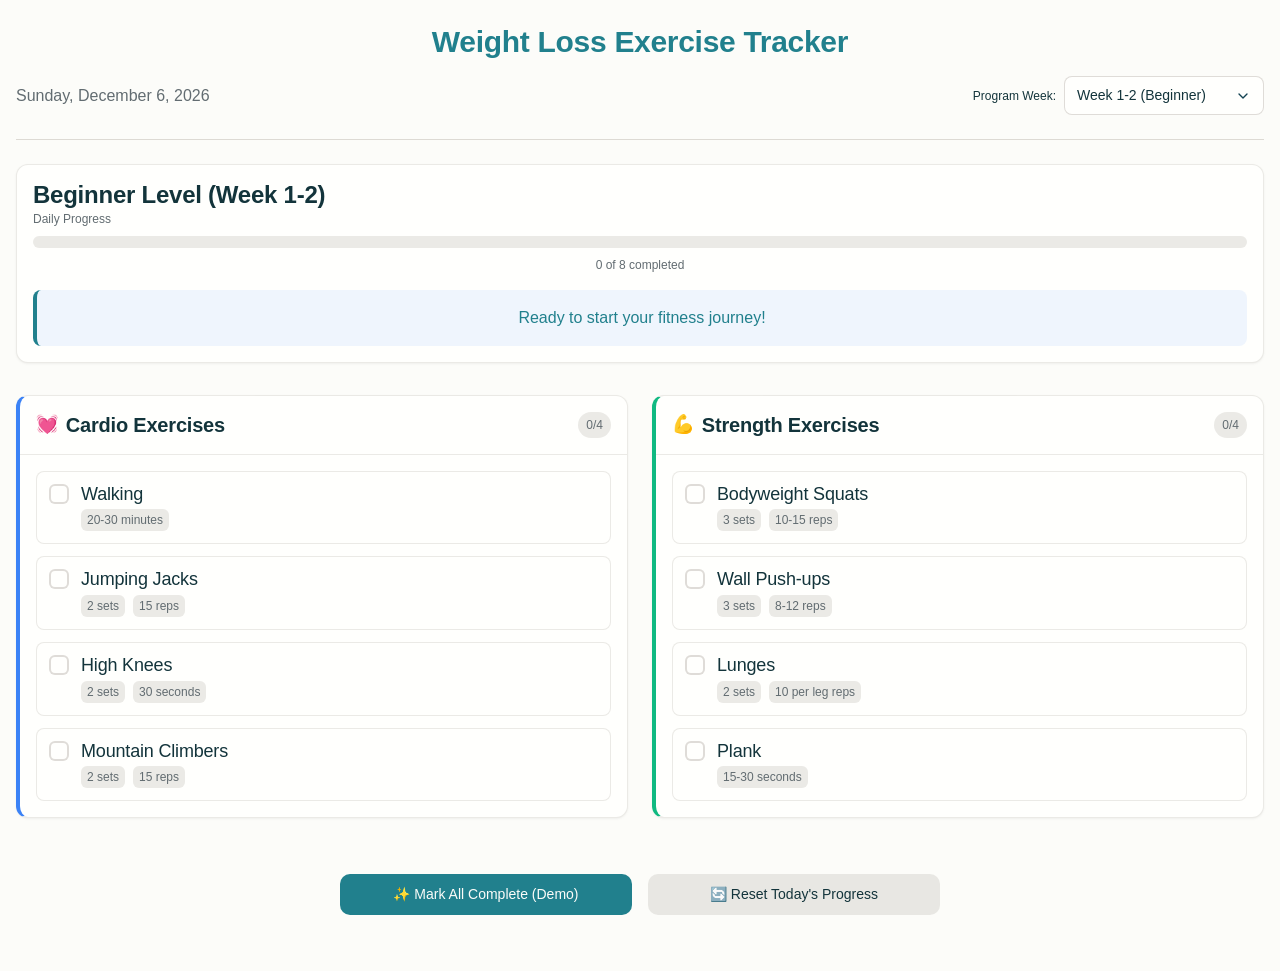
==== index.html @ beb4dfb6 "Add files via upload" ====
<!DOCTYPE html>
<html lang="en">
<head>
    <meta charset="UTF-8">
    <meta name="viewport" content="width=device-width, initial-scale=1.0">
    <title>Weight Loss Exercise Tracker</title>
    <link rel="stylesheet" href="style.css">
</head>
<body>
    <div class="container">
        <!-- Header -->
        <header class="app-header">
            <h1>Weight Loss Exercise Tracker</h1>
            <div class="header-info">
                <div class="current-date" id="currentDate"></div>
                <div class="week-selector">
                    <label for="weekSelect" class="form-label">Program Week:</label>
                    <select id="weekSelect" class="form-control">
                        <option value="week1-2">Week 1-2 (Beginner)</option>
                        <option value="week3-4">Week 3-4 (Intermediate)</option>
                    </select>
                </div>
            </div>
        </header>

        <!-- Daily Progress Overview -->
        <section class="progress-overview">
            <div class="card">
                <div class="card__body">
                    <h2 id="currentWeekTitle">Beginner Level (Week 1-2)</h2>
                    <div class="progress-stats">
                        <div class="progress-item">
                            <div class="progress-label">Daily Progress</div>
                            <div class="progress-bar">
                                <div class="progress-fill" id="dailyProgress"></div>
                            </div>
                            <div class="progress-text" id="progressText">0 of 0 completed</div>
                        </div>
                        <div class="motivational-message" id="motivationalMessage">
                            Ready to start your fitness journey!
                        </div>
                    </div>
                </div>
            </div>
        </section>

        <!-- Exercise Lists -->
        <section class="exercise-section">
            <!-- Cardio Exercises -->
            <div class="card exercise-category cardio-category">
                <div class="card__header">
                    <h3>
                        <span class="category-icon">💓</span>
                        <span id="cardioTitle">Cardio Exercises</span>
                    </h3>
                    <div class="category-progress" id="cardioProgress">0/0</div>
                </div>
                <div class="card__body">
                    <div class="exercise-list" id="cardioExercises">
                        <!-- Cardio exercises will be populated by JavaScript -->
                    </div>
                </div>
            </div>

            <!-- Strength Exercises -->
            <div class="card exercise-category strength-category">
                <div class="card__header">
                    <h3>
                        <span class="category-icon">💪</span>
                        <span id="strengthTitle">Strength Exercises</span>
                    </h3>
                    <div class="category-progress" id="strengthProgress">0/0</div>
                </div>
                <div class="card__body">
                    <div class="exercise-list" id="strengthExercises">
                        <!-- Strength exercises will be populated by JavaScript -->
                    </div>
                </div>
            </div>
        </section>

        <!-- Action Buttons -->
        <section class="action-buttons">
            <div class="button-group">
                <button id="completeAllButton" class="btn btn--primary btn--lg">
                    ✨ Mark All Complete (Demo)
                </button>
                <button id="resetButton" class="btn btn--secondary btn--lg">
                    🔄 Reset Today's Progress
                </button>
            </div>
        </section>

        <!-- Completion Modal -->
        <div id="completionModal" class="modal hidden">
            <div class="modal-overlay">
                <div class="modal-content">
                    <div class="modal-body">
                        <div class="completion-celebration">
                            <div class="celebration-icon">🎉</div>
                            <h3>Congratulations!</h3>
                            <p id="completionMessage">You've completed all your exercises for today!</p>
                            <button id="closeModalButton" class="btn btn--primary">
                                Amazing! Keep Going!
                            </button>
                        </div>
                    </div>
                </div>
            </div>
        </div>
    </div>

    <script src="app.js"></script>
</body>
</html>
---- style.css ----
:root {
  /* Primitive Color Tokens */
  --color-white: rgba(255, 255, 255, 1);
  --color-black: rgba(0, 0, 0, 1);
  --color-cream-50: rgba(252, 252, 249, 1);
  --color-cream-100: rgba(255, 255, 253, 1);
  --color-gray-200: rgba(245, 245, 245, 1);
  --color-gray-300: rgba(167, 169, 169, 1);
  --color-gray-400: rgba(119, 124, 124, 1);
  --color-slate-500: rgba(98, 108, 113, 1);
  --color-brown-600: rgba(94, 82, 64, 1);
  --color-charcoal-700: rgba(31, 33, 33, 1);
  --color-charcoal-800: rgba(38, 40, 40, 1);
  --color-slate-900: rgba(19, 52, 59, 1);
  --color-teal-300: rgba(50, 184, 198, 1);
  --color-teal-400: rgba(45, 166, 178, 1);
  --color-teal-500: rgba(33, 128, 141, 1);
  --color-teal-600: rgba(29, 116, 128, 1);
  --color-teal-700: rgba(26, 104, 115, 1);
  --color-teal-800: rgba(41, 150, 161, 1);
  --color-red-400: rgba(255, 84, 89, 1);
  --color-red-500: rgba(192, 21, 47, 1);
  --color-orange-400: rgba(230, 129, 97, 1);
  --color-orange-500: rgba(168, 75, 47, 1);

  /* RGB versions for opacity control */
  --color-brown-600-rgb: 94, 82, 64;
  --color-teal-500-rgb: 33, 128, 141;
  --color-slate-900-rgb: 19, 52, 59;
  --color-slate-500-rgb: 98, 108, 113;
  --color-red-500-rgb: 192, 21, 47;
  --color-red-400-rgb: 255, 84, 89;
  --color-orange-500-rgb: 168, 75, 47;
  --color-orange-400-rgb: 230, 129, 97;

  /* Background color tokens (Light Mode) */
  --color-bg-1: rgba(59, 130, 246, 0.08); /* Light blue */
  --color-bg-2: rgba(245, 158, 11, 0.08); /* Light yellow */
  --color-bg-3: rgba(34, 197, 94, 0.08); /* Light green */
  --color-bg-4: rgba(239, 68, 68, 0.08); /* Light red */
  --color-bg-5: rgba(147, 51, 234, 0.08); /* Light purple */
  --color-bg-6: rgba(249, 115, 22, 0.08); /* Light orange */
  --color-bg-7: rgba(236, 72, 153, 0.08); /* Light pink */
  --color-bg-8: rgba(6, 182, 212, 0.08); /* Light cyan */

  /* Semantic Color Tokens (Light Mode) */
  --color-background: var(--color-cream-50);
  --color-surface: var(--color-cream-100);
  --color-text: var(--color-slate-900);
  --color-text-secondary: var(--color-slate-500);
  --color-primary: var(--color-teal-500);
  --color-primary-hover: var(--color-teal-600);
  --color-primary-active: var(--color-teal-700);
  --color-secondary: rgba(var(--color-brown-600-rgb), 0.12);
  --color-secondary-hover: rgba(var(--color-brown-600-rgb), 0.2);
  --color-secondary-active: rgba(var(--color-brown-600-rgb), 0.25);
  --color-border: rgba(var(--color-brown-600-rgb), 0.2);
  --color-btn-primary-text: var(--color-cream-50);
  --color-card-border: rgba(var(--color-brown-600-rgb), 0.12);
  --color-card-border-inner: rgba(var(--color-brown-600-rgb), 0.12);
  --color-error: var(--color-red-500);
  --color-success: var(--color-teal-500);
  --color-warning: var(--color-orange-500);
  --color-info: var(--color-slate-500);
  --color-focus-ring: rgba(var(--color-teal-500-rgb), 0.4);
  --color-select-caret: rgba(var(--color-slate-900-rgb), 0.8);

  /* Common style patterns */
  --focus-ring: 0 0 0 3px var(--color-focus-ring);
  --focus-outline: 2px solid var(--color-primary);
  --status-bg-opacity: 0.15;
  --status-border-opacity: 0.25;
  --select-caret-light: url("data:image/svg+xml,%3Csvg xmlns='http://www.w3.org/2000/svg' width='16' height='16' viewBox='0 0 24 24' fill='none' stroke='%23134252' stroke-width='2' stroke-linecap='round' stroke-linejoin='round'%3E%3Cpolyline points='6 9 12 15 18 9'%3E%3C/polyline%3E%3C/svg%3E");
  --select-caret-dark: url("data:image/svg+xml,%3Csvg xmlns='http://www.w3.org/2000/svg' width='16' height='16' viewBox='0 0 24 24' fill='none' stroke='%23f5f5f5' stroke-width='2' stroke-linecap='round' stroke-linejoin='round'%3E%3Cpolyline points='6 9 12 15 18 9'%3E%3C/polyline%3E%3C/svg%3E");

  /* RGB versions for opacity control */
  --color-success-rgb: 33, 128, 141;
  --color-error-rgb: 192, 21, 47;
  --color-warning-rgb: 168, 75, 47;
  --color-info-rgb: 98, 108, 113;

  /* Typography */
  --font-family-base: "FKGroteskNeue", "Geist", "Inter", -apple-system,
    BlinkMacSystemFont, "Segoe UI", Roboto, sans-serif;
  --font-family-mono: "Berkeley Mono", ui-monospace, SFMono-Regular, Menlo,
    Monaco, Consolas, monospace;
  --font-size-xs: 11px;
  --font-size-sm: 12px;
  --font-size-base: 14px;
  --font-size-md: 14px;
  --font-size-lg: 16px;
  --font-size-xl: 18px;
  --font-size-2xl: 20px;
  --font-size-3xl: 24px;
  --font-size-4xl: 30px;
  --font-weight-normal: 400;
  --font-weight-medium: 500;
  --font-weight-semibold: 550;
  --font-weight-bold: 600;
  --line-height-tight: 1.2;
  --line-height-normal: 1.5;
  --letter-spacing-tight: -0.01em;

  /* Spacing */
  --space-0: 0;
  --space-1: 1px;
  --space-2: 2px;
  --space-4: 4px;
  --space-6: 6px;
  --space-8: 8px;
  --space-10: 10px;
  --space-12: 12px;
  --space-16: 16px;
  --space-20: 20px;
  --space-24: 24px;
  --space-32: 32px;

  /* Border Radius */
  --radius-sm: 6px;
  --radius-base: 8px;
  --radius-md: 10px;
  --radius-lg: 12px;
  --radius-full: 9999px;

  /* Shadows */
  --shadow-xs: 0 1px 2px rgba(0, 0, 0, 0.02);
  --shadow-sm: 0 1px 3px rgba(0, 0, 0, 0.04), 0 1px 2px rgba(0, 0, 0, 0.02);
  --shadow-md: 0 4px 6px -1px rgba(0, 0, 0, 0.04),
    0 2px 4px -1px rgba(0, 0, 0, 0.02);
  --shadow-lg: 0 10px 15px -3px rgba(0, 0, 0, 0.04),
    0 4px 6px -2px rgba(0, 0, 0, 0.02);
  --shadow-inset-sm: inset 0 1px 0 rgba(255, 255, 255, 0.15),
    inset 0 -1px 0 rgba(0, 0, 0, 0.03);

  /* Animation */
  --duration-fast: 150ms;
  --duration-normal: 250ms;
  --ease-standard: cubic-bezier(0.16, 1, 0.3, 1);

  /* Layout */
  --container-sm: 640px;
  --container-md: 768px;
  --container-lg: 1024px;
  --container-xl: 1280px;
}

/* Dark mode colors */
@media (prefers-color-scheme: dark) {
  :root {
    /* RGB versions for opacity control (Dark Mode) */
    --color-gray-400-rgb: 119, 124, 124;
    --color-teal-300-rgb: 50, 184, 198;
    --color-gray-300-rgb: 167, 169, 169;
    --color-gray-200-rgb: 245, 245, 245;

    /* Background color tokens (Dark Mode) */
    --color-bg-1: rgba(29, 78, 216, 0.15); /* Dark blue */
    --color-bg-2: rgba(180, 83, 9, 0.15); /* Dark yellow */
    --color-bg-3: rgba(21, 128, 61, 0.15); /* Dark green */
    --color-bg-4: rgba(185, 28, 28, 0.15); /* Dark red */
    --color-bg-5: rgba(107, 33, 168, 0.15); /* Dark purple */
    --color-bg-6: rgba(194, 65, 12, 0.15); /* Dark orange */
    --color-bg-7: rgba(190, 24, 93, 0.15); /* Dark pink */
    --color-bg-8: rgba(8, 145, 178, 0.15); /* Dark cyan */

    /* Semantic Color Tokens (Dark Mode) */
    --color-background: var(--color-charcoal-700);
    --color-surface: var(--color-charcoal-800);
    --color-text: var(--color-gray-200);
    --color-text-secondary: rgba(var(--color-gray-300-rgb), 0.7);
    --color-primary: var(--color-teal-300);
    --color-primary-hover: var(--color-teal-400);
    --color-primary-active: var(--color-teal-800);
    --color-secondary: rgba(var(--color-gray-400-rgb), 0.15);
    --color-secondary-hover: rgba(var(--color-gray-400-rgb), 0.25);
    --color-secondary-active: rgba(var(--color-gray-400-rgb), 0.3);
    --color-border: rgba(var(--color-gray-400-rgb), 0.3);
    --color-error: var(--color-red-400);
    --color-success: var(--color-teal-300);
    --color-warning: var(--color-orange-400);
    --color-info: var(--color-gray-300);
    --color-focus-ring: rgba(var(--color-teal-300-rgb), 0.4);
    --color-btn-primary-text: var(--color-slate-900);
    --color-card-border: rgba(var(--color-gray-400-rgb), 0.2);
    --color-card-border-inner: rgba(var(--color-gray-400-rgb), 0.15);
    --shadow-inset-sm: inset 0 1px 0 rgba(255, 255, 255, 0.1),
      inset 0 -1px 0 rgba(0, 0, 0, 0.15);
    --button-border-secondary: rgba(var(--color-gray-400-rgb), 0.2);
    --color-border-secondary: rgba(var(--color-gray-400-rgb), 0.2);
    --color-select-caret: rgba(var(--color-gray-200-rgb), 0.8);

    /* Common style patterns - updated for dark mode */
    --focus-ring: 0 0 0 3px var(--color-focus-ring);
    --focus-outline: 2px solid var(--color-primary);
    --status-bg-opacity: 0.15;
    --status-border-opacity: 0.25;
    --select-caret-light: url("data:image/svg+xml,%3Csvg xmlns='http://www.w3.org/2000/svg' width='16' height='16' viewBox='0 0 24 24' fill='none' stroke='%23134252' stroke-width='2' stroke-linecap='round' stroke-linejoin='round'%3E%3Cpolyline points='6 9 12 15 18 9'%3E%3C/polyline%3E%3C/svg%3E");
    --select-caret-dark: url("data:image/svg+xml,%3Csvg xmlns='http://www.w3.org/2000/svg' width='16' height='16' viewBox='0 0 24 24' fill='none' stroke='%23f5f5f5' stroke-width='2' stroke-linecap='round' stroke-linejoin='round'%3E%3Cpolyline points='6 9 12 15 18 9'%3E%3C/polyline%3E%3C/svg%3E");

    /* RGB versions for dark mode */
    --color-success-rgb: var(--color-teal-300-rgb);
    --color-error-rgb: var(--color-red-400-rgb);
    --color-warning-rgb: var(--color-orange-400-rgb);
    --color-info-rgb: var(--color-gray-300-rgb);
  }
}

/* Data attribute for manual theme switching */
[data-color-scheme="dark"] {
  /* RGB versions for opacity control (dark mode) */
  --color-gray-400-rgb: 119, 124, 124;
  --color-teal-300-rgb: 50, 184, 198;
  --color-gray-300-rgb: 167, 169, 169;
  --color-gray-200-rgb: 245, 245, 245;

  /* Colorful background palette - Dark Mode */
  --color-bg-1: rgba(29, 78, 216, 0.15); /* Dark blue */
  --color-bg-2: rgba(180, 83, 9, 0.15); /* Dark yellow */
  --color-bg-3: rgba(21, 128, 61, 0.15); /* Dark green */
  --color-bg-4: rgba(185, 28, 28, 0.15); /* Dark red */
  --color-bg-5: rgba(107, 33, 168, 0.15); /* Dark purple */
  --color-bg-6: rgba(194, 65, 12, 0.15); /* Dark orange */
  --color-bg-7: rgba(190, 24, 93, 0.15); /* Dark pink */
  --color-bg-8: rgba(8, 145, 178, 0.15); /* Dark cyan */

  /* Semantic Color Tokens (Dark Mode) */
  --color-background: var(--color-charcoal-700);
  --color-surface: var(--color-charcoal-800);
  --color-text: var(--color-gray-200);
  --color-text-secondary: rgba(var(--color-gray-300-rgb), 0.7);
  --color-primary: var(--color-teal-300);
  --color-primary-hover: var(--color-teal-400);
  --color-primary-active: var(--color-teal-800);
  --color-secondary: rgba(var(--color-gray-400-rgb), 0.15);
  --color-secondary-hover: rgba(var(--color-gray-400-rgb), 0.25);
  --color-secondary-active: rgba(var(--color-gray-400-rgb), 0.3);
  --color-border: rgba(var(--color-gray-400-rgb), 0.3);
  --color-error: var(--color-red-400);
  --color-success: var(--color-teal-300);
  --color-warning: var(--color-orange-400);
  --color-info: var(--color-gray-300);
  --color-focus-ring: rgba(var(--color-teal-300-rgb), 0.4);
  --color-btn-primary-text: var(--color-slate-900);
  --color-card-border: rgba(var(--color-gray-400-rgb), 0.15);
  --color-card-border-inner: rgba(var(--color-gray-400-rgb), 0.15);
  --shadow-inset-sm: inset 0 1px 0 rgba(255, 255, 255, 0.1),
    inset 0 -1px 0 rgba(0, 0, 0, 0.15);
  --color-border-secondary: rgba(var(--color-gray-400-rgb), 0.2);
  --color-select-caret: rgba(var(--color-gray-200-rgb), 0.8);

  /* Common style patterns - updated for dark mode */
  --focus-ring: 0 0 0 3px var(--color-focus-ring);
  --focus-outline: 2px solid var(--color-primary);
  --status-bg-opacity: 0.15;
  --status-border-opacity: 0.25;
  --select-caret-light: url("data:image/svg+xml,%3Csvg xmlns='http://www.w3.org/2000/svg' width='16' height='16' viewBox='0 0 24 24' fill='none' stroke='%23134252' stroke-width='2' stroke-linecap='round' stroke-linejoin='round'%3E%3Cpolyline points='6 9 12 15 18 9'%3E%3C/polyline%3E%3C/svg%3E");
  --select-caret-dark: url("data:image/svg+xml,%3Csvg xmlns='http://www.w3.org/2000/svg' width='16' height='16' viewBox='0 0 24 24' fill='none' stroke='%23f5f5f5' stroke-width='2' stroke-linecap='round' stroke-linejoin='round'%3E%3Cpolyline points='6 9 12 15 18 9'%3E%3C/polyline%3E%3C/svg%3E");

  /* RGB versions for dark mode */
  --color-success-rgb: var(--color-teal-300-rgb);
  --color-error-rgb: var(--color-red-400-rgb);
  --color-warning-rgb: var(--color-orange-400-rgb);
  --color-info-rgb: var(--color-gray-300-rgb);
}

[data-color-scheme="light"] {
  /* RGB versions for opacity control (light mode) */
  --color-brown-600-rgb: 94, 82, 64;
  --color-teal-500-rgb: 33, 128, 141;
  --color-slate-900-rgb: 19, 52, 59;

  /* Semantic Color Tokens (Light Mode) */
  --color-background: var(--color-cream-50);
  --color-surface: var(--color-cream-100);
  --color-text: var(--color-slate-900);
  --color-text-secondary: var(--color-slate-500);
  --color-primary: var(--color-teal-500);
  --color-primary-hover: var(--color-teal-600);
  --color-primary-active: var(--color-teal-700);
  --color-secondary: rgba(var(--color-brown-600-rgb), 0.12);
  --color-secondary-hover: rgba(var(--color-brown-600-rgb), 0.2);
  --color-secondary-active: rgba(var(--color-brown-600-rgb), 0.25);
  --color-border: rgba(var(--color-brown-600-rgb), 0.2);
  --color-btn-primary-text: var(--color-cream-50);
  --color-card-border: rgba(var(--color-brown-600-rgb), 0.12);
  --color-card-border-inner: rgba(var(--color-brown-600-rgb), 0.12);
  --color-error: var(--color-red-500);
  --color-success: var(--color-teal-500);
  --color-warning: var(--color-orange-500);
  --color-info: var(--color-slate-500);
  --color-focus-ring: rgba(var(--color-teal-500-rgb), 0.4);

  /* RGB versions for light mode */
  --color-success-rgb: var(--color-teal-500-rgb);
  --color-error-rgb: var(--color-red-500-rgb);
  --color-warning-rgb: var(--color-orange-500-rgb);
  --color-info-rgb: var(--color-slate-500-rgb);
}

/* Base styles */
html {
  font-size: var(--font-size-base);
  font-family: var(--font-family-base);
  line-height: var(--line-height-normal);
  color: var(--color-text);
  background-color: var(--color-background);
  -webkit-font-smoothing: antialiased;
  box-sizing: border-box;
}

body {
  margin: 0;
  padding: 0;
}

*,
*::before,
*::after {
  box-sizing: inherit;
}

/* Typography */
h1,
h2,
h3,
h4,
h5,
h6 {
  margin: 0;
  font-weight: var(--font-weight-semibold);
  line-height: var(--line-height-tight);
  color: var(--color-text);
  letter-spacing: var(--letter-spacing-tight);
}

h1 {
  font-size: var(--font-size-4xl);
}
h2 {
  font-size: var(--font-size-3xl);
}
h3 {
  font-size: var(--font-size-2xl);
}
h4 {
  font-size: var(--font-size-xl);
}
h5 {
  font-size: var(--font-size-lg);
}
h6 {
  font-size: var(--font-size-md);
}

p {
  margin: 0 0 var(--space-16) 0;
}

a {
  color: var(--color-primary);
  text-decoration: none;
  transition: color var(--duration-fast) var(--ease-standard);
}

a:hover {
  color: var(--color-primary-hover);
}

code,
pre {
  font-family: var(--font-family-mono);
  font-size: calc(var(--font-size-base) * 0.95);
  background-color: var(--color-secondary);
  border-radius: var(--radius-sm);
}

code {
  padding: var(--space-1) var(--space-4);
}

pre {
  padding: var(--space-16);
  margin: var(--space-16) 0;
  overflow: auto;
  border: 1px solid var(--color-border);
}

pre code {
  background: none;
  padding: 0;
}

/* Buttons */
.btn {
  display: inline-flex;
  align-items: center;
  justify-content: center;
  padding: var(--space-8) var(--space-16);
  border-radius: var(--radius-base);
  font-size: var(--font-size-base);
  font-weight: 500;
  line-height: 1.5;
  cursor: pointer;
  transition: all var(--duration-normal) var(--ease-standard);
  border: none;
  text-decoration: none;
  position: relative;
}

.btn:focus-visible {
  outline: none;
  box-shadow: var(--focus-ring);
}

.btn--primary {
  background: var(--color-primary);
  color: var(--color-btn-primary-text);
}

.btn--primary:hover {
  background: var(--color-primary-hover);
}

.btn--primary:active {
  background: var(--color-primary-active);
}

.btn--secondary {
  background: var(--color-secondary);
  color: var(--color-text);
}

.btn--secondary:hover {
  background: var(--color-secondary-hover);
}

.btn--secondary:active {
  background: var(--color-secondary-active);
}

.btn--outline {
  background: transparent;
  border: 1px solid var(--color-border);
  color: var(--color-text);
}

.btn--outline:hover {
  background: var(--color-secondary);
}

.btn--sm {
  padding: var(--space-4) var(--space-12);
  font-size: var(--font-size-sm);
  border-radius: var(--radius-sm);
}

.btn--lg {
  padding: var(--space-10) var(--space-20);
  font-size: var(--font-size-lg);
  border-radius: var(--radius-md);
}

.btn--full-width {
  width: 100%;
}

.btn:disabled {
  opacity: 0.5;
  cursor: not-allowed;
}

/* Form elements */
.form-control {
  display: block;
  width: 100%;
  padding: var(--space-8) var(--space-12);
  font-size: var(--font-size-md);
  line-height: 1.5;
  color: var(--color-text);
  background-color: var(--color-surface);
  border: 1px solid var(--color-border);
  border-radius: var(--radius-base);
  transition: border-color var(--duration-fast) var(--ease-standard),
    box-shadow var(--duration-fast) var(--ease-standard);
}

textarea.form-control {
  font-family: var(--font-family-base);
  font-size: var(--font-size-base);
}

select.form-control {
  padding: var(--space-8) var(--space-12);
  -webkit-appearance: none;
  -moz-appearance: none;
  appearance: none;
  background-image: var(--select-caret-light);
  background-repeat: no-repeat;
  background-position: right var(--space-12) center;
  background-size: 16px;
  padding-right: var(--space-32);
}

/* Add a dark mode specific caret */
@media (prefers-color-scheme: dark) {
  select.form-control {
    background-image: var(--select-caret-dark);
  }
}

/* Also handle data-color-scheme */
[data-color-scheme="dark"] select.form-control {
  background-image: var(--select-caret-dark);
}

[data-color-scheme="light"] select.form-control {
  background-image: var(--select-caret-light);
}

.form-control:focus {
  border-color: var(--color-primary);
  outline: var(--focus-outline);
}

.form-label {
  display: block;
  margin-bottom: var(--space-8);
  font-weight: var(--font-weight-medium);
  font-size: var(--font-size-sm);
}

.form-group {
  margin-bottom: var(--space-16);
}

/* Card component */
.card {
  background-color: var(--color-surface);
  border-radius: var(--radius-lg);
  border: 1px solid var(--color-card-border);
  box-shadow: var(--shadow-sm);
  overflow: hidden;
  transition: box-shadow var(--duration-normal) var(--ease-standard);
}

.card:hover {
  box-shadow: var(--shadow-md);
}

.card__body {
  padding: var(--space-16);
}

.card__header,
.card__footer {
  padding: var(--space-16);
  border-bottom: 1px solid var(--color-card-border-inner);
}

/* Status indicators - simplified with CSS variables */
.status {
  display: inline-flex;
  align-items: center;
  padding: var(--space-6) var(--space-12);
  border-radius: var(--radius-full);
  font-weight: var(--font-weight-medium);
  font-size: var(--font-size-sm);
}

.status--success {
  background-color: rgba(
    var(--color-success-rgb, 33, 128, 141),
    var(--status-bg-opacity)
  );
  color: var(--color-success);
  border: 1px solid
    rgba(var(--color-success-rgb, 33, 128, 141), var(--status-border-opacity));
}

.status--error {
  background-color: rgba(
    var(--color-error-rgb, 192, 21, 47),
    var(--status-bg-opacity)
  );
  color: var(--color-error);
  border: 1px solid
    rgba(var(--color-error-rgb, 192, 21, 47), var(--status-border-opacity));
}

.status--warning {
  background-color: rgba(
    var(--color-warning-rgb, 168, 75, 47),
    var(--status-bg-opacity)
  );
  color: var(--color-warning);
  border: 1px solid
    rgba(var(--color-warning-rgb, 168, 75, 47), var(--status-border-opacity));
}

.status--info {
  background-color: rgba(
    var(--color-info-rgb, 98, 108, 113),
    var(--status-bg-opacity)
  );
  color: var(--color-info);
  border: 1px solid
    rgba(var(--color-info-rgb, 98, 108, 113), var(--status-border-opacity));
}

/* Container layout */
.container {
  width: 100%;
  margin-right: auto;
  margin-left: auto;
  padding-right: var(--space-16);
  padding-left: var(--space-16);
}

@media (min-width: 640px) {
  .container {
    max-width: var(--container-sm);
  }
}
@media (min-width: 768px) {
  .container {
    max-width: var(--container-md);
  }
}
@media (min-width: 1024px) {
  .container {
    max-width: var(--container-lg);
  }
}
@media (min-width: 1280px) {
  .container {
    max-width: var(--container-xl);
  }
}

/* Utility classes */
.flex {
  display: flex;
}
.flex-col {
  flex-direction: column;
}
.items-center {
  align-items: center;
}
.justify-center {
  justify-content: center;
}
.justify-between {
  justify-content: space-between;
}
.gap-4 {
  gap: var(--space-4);
}
.gap-8 {
  gap: var(--space-8);
}
.gap-16 {
  gap: var(--space-16);
}

.m-0 {
  margin: 0;
}
.mt-8 {
  margin-top: var(--space-8);
}
.mb-8 {
  margin-bottom: var(--space-8);
}
.mx-8 {
  margin-left: var(--space-8);
  margin-right: var(--space-8);
}
.my-8 {
  margin-top: var(--space-8);
  margin-bottom: var(--space-8);
}

.p-0 {
  padding: 0;
}
.py-8 {
  padding-top: var(--space-8);
  padding-bottom: var(--space-8);
}
.px-8 {
  padding-left: var(--space-8);
  padding-right: var(--space-8);
}
.py-16 {
  padding-top: var(--space-16);
  padding-bottom: var(--space-16);
}
.px-16 {
  padding-left: var(--space-16);
  padding-right: var(--space-16);
}

.block {
  display: block;
}
.hidden {
  display: none;
}

/* Accessibility */
.sr-only {
  position: absolute;
  width: 1px;
  height: 1px;
  padding: 0;
  margin: -1px;
  overflow: hidden;
  clip: rect(0, 0, 0, 0);
  white-space: nowrap;
  border-width: 0;
}

:focus-visible {
  outline: var(--focus-outline);
  outline-offset: 2px;
}

/* Dark mode specifics */
[data-color-scheme="dark"] .btn--outline {
  border: 1px solid var(--color-border-secondary);
}

@font-face {
  font-family: 'FKGroteskNeue';
  src: url('https://r2cdn.perplexity.ai/fonts/FKGroteskNeue.woff2')
    format('woff2');
}

/* END PERPLEXITY DESIGN SYSTEM */
/* Application-specific styles */

/* Layout */
.app-header {
  padding: var(--space-24) 0;
  border-bottom: 1px solid var(--color-border);
  margin-bottom: var(--space-24);
}

.app-header h1 {
  text-align: center;
  margin-bottom: var(--space-16);
  color: var(--color-primary);
}

.header-info {
  display: flex;
  justify-content: space-between;
  align-items: center;
  flex-wrap: wrap;
  gap: var(--space-16);
}

.current-date {
  font-size: var(--font-size-lg);
  font-weight: var(--font-weight-medium);
  color: var(--color-text-secondary);
}

.week-selector {
  display: flex;
  align-items: center;
  gap: var(--space-8);
}

.week-selector .form-label {
  margin-bottom: 0;
  white-space: nowrap;
}

.week-selector .form-control {
  min-width: 200px;
}

/* Progress Overview */
.progress-overview {
  margin-bottom: var(--space-32);
}

.progress-stats {
  display: flex;
  flex-direction: column;
  gap: var(--space-16);
}

.progress-item {
  display: flex;
  flex-direction: column;
  gap: var(--space-8);
}

.progress-label {
  font-weight: var(--font-weight-medium);
  font-size: var(--font-size-sm);
  color: var(--color-text-secondary);
}

.progress-bar {
  width: 100%;
  height: 12px;
  background-color: var(--color-secondary);
  border-radius: var(--radius-full);
  overflow: hidden;
  position: relative;
}

.progress-fill {
  height: 100%;
  background: linear-gradient(90deg, var(--color-primary) 0%, var(--color-primary-hover) 100%);
  border-radius: var(--radius-full);
  transition: width var(--duration-normal) var(--ease-standard);
  width: 0%;
}

.progress-text {
  font-size: var(--font-size-sm);
  color: var(--color-text-secondary);
  text-align: center;
}

.motivational-message {
  text-align: center;
  font-size: var(--font-size-lg);
  font-weight: var(--font-weight-medium);
  color: var(--color-primary);
  padding: var(--space-16);
  background-color: var(--color-bg-1);
  border-radius: var(--radius-base);
  border-left: 4px solid var(--color-primary);
}

/* Exercise Section */
.exercise-section {
  display: grid;
  grid-template-columns: 1fr;
  gap: var(--space-24);
  margin-bottom: var(--space-32);
}

@media (min-width: 768px) {
  .exercise-section {
    grid-template-columns: 1fr 1fr;
  }
}

.exercise-category {
  position: relative;
}

.cardio-category {
  border-left: 4px solid #3B82F6;
}

.strength-category {
  border-left: 4px solid #10B981;
}

.card__header {
  display: flex;
  justify-content: space-between;
  align-items: center;
  border-bottom: 1px solid var(--color-card-border-inner);
}

.card__header h3 {
  display: flex;
  align-items: center;
  gap: var(--space-8);
  margin: 0;
}

.category-icon {
  font-size: var(--font-size-xl);
}

.category-progress {
  font-size: var(--font-size-sm);
  font-weight: var(--font-weight-medium);
  color: var(--color-text-secondary);
  background-color: var(--color-secondary);
  padding: var(--space-4) var(--space-8);
  border-radius: var(--radius-full);
}

.exercise-list {
  display: flex;
  flex-direction: column;
  gap: var(--space-12);
}

.exercise-item {
  display: flex;
  align-items: flex-start;
  gap: var(--space-12);
  padding: var(--space-12);
  border-radius: var(--radius-base);
  background-color: var(--color-surface);
  border: 1px solid var(--color-card-border-inner);
  transition: all var(--duration-normal) var(--ease-standard);
}

.exercise-item:hover {
  background-color: var(--color-secondary);
}

.exercise-item.completed {
  background-color: var(--color-bg-3);
  border-color: #10B981;
  opacity: 0.8;
}

.exercise-checkbox {
  flex-shrink: 0;
  width: 20px;
  height: 20px;
  border-radius: var(--radius-sm);
  border: 2px solid var(--color-border);
  cursor: pointer;
  position: relative;
  background-color: var(--color-surface);
  transition: all var(--duration-fast) var(--ease-standard);
}

.exercise-checkbox:hover {
  border-color: var(--color-primary);
}

.exercise-checkbox.checked {
  background-color: var(--color-primary);
  border-color: var(--color-primary);
}

.exercise-checkbox.checked::after {
  content: '✓';
  position: absolute;
  top: 50%;
  left: 50%;
  transform: translate(-50%, -50%);
  color: white;
  font-size: 12px;
  font-weight: bold;
}

.exercise-details {
  flex: 1;
  display: flex;
  flex-direction: column;
  gap: var(--space-4);
}

.exercise-name {
  font-weight: var(--font-weight-medium);
  color: var(--color-text);
  margin: 0;
}

.exercise-specs {
  display: flex;
  flex-wrap: wrap;
  gap: var(--space-8);
  font-size: var(--font-size-sm);
  color: var(--color-text-secondary);
}

.exercise-spec {
  background-color: var(--color-secondary);
  padding: var(--space-2) var(--space-6);
  border-radius: var(--radius-sm);
  font-weight: var(--font-weight-medium);
}

/* Action Buttons */
.action-buttons {
  display: flex;
  justify-content: center;
  margin-bottom: var(--space-32);
  padding: var(--space-24) 0;
}

.button-group {
  display: flex;
  gap: var(--space-16);
  flex-wrap: wrap;
  justify-content: center;
  align-items: center;
  width: 100%;
  max-width: 600px;
}

.button-group .btn {
  flex: 1;
  min-width: 200px;
  font-size: var(--font-size-base);
  font-weight: var(--font-weight-medium);
  display: flex;
  align-items: center;
  justify-content: center;
  gap: var(--space-8);
}

/* Modal */
.modal {
  position: fixed;
  top: 0;
  left: 0;
  right: 0;
  bottom: 0;
  z-index: 1000;
  display: flex;
  align-items: center;
  justify-content: center;
  padding: var(--space-16);
}

.modal.hidden {
  display: none;
}

.modal-overlay {
  position: absolute;
  top: 0;
  left: 0;
  right: 0;
  bottom: 0;
  background-color: rgba(0, 0, 0, 0.5);
  backdrop-filter: blur(4px);
}

.modal-content {
  position: relative;
  background-color: var(--color-surface);
  border-radius: var(--radius-lg);
  box-shadow: var(--shadow-lg);
  max-width: 400px;
  width: 100%;
  border: 1px solid var(--color-card-border);
}

.modal-body {
  padding: var(--space-32);
}

.completion-celebration {
  text-align: center;
  display: flex;
  flex-direction: column;
  align-items: center;
  gap: var(--space-16);
}

.celebration-icon {
  font-size: 4rem;
  margin-bottom: var(--space-8);
}

.completion-celebration h3 {
  color: var(--color-primary);
  margin: 0;
}

.completion-celebration p {
  margin: 0;
  color: var(--color-text-secondary);
}

/* Animations */
@keyframes checkmarkPop {
  0% { transform: scale(0.8); opacity: 0; }
  50% { transform: scale(1.1); }
  100% { transform: scale(1); opacity: 1; }
}

.exercise-checkbox.checked {
  animation: checkmarkPop var(--duration-normal) var(--ease-standard);
}

@keyframes progressFill {
  from { width: 0%; }
  to { width: var(--target-width, 0%); }
}

.progress-fill.animate {
  animation: progressFill var(--duration-normal) var(--ease-standard);
}

/* Responsive Design */
@media (max-width: 767px) {
  .header-info {
    flex-direction: column;
    align-items: stretch;
  }
  
  .week-selector {
    justify-content: space-between;
  }
  
  .week-selector .form-control {
    min-width: auto;
    flex: 1;
  }
  
  .button-group {
    flex-direction: column;
    align-items: stretch;
  }
  
  .button-group .btn {
    min-width: auto;
    flex: none;
  }
  
  .progress-stats {
    gap: var(--space-12);
  }
}

/* Success and completion states */
.exercise-item.completed .exercise-name {
  text-decoration: line-through;
  opacity: 0.7;
}

.category-progress.complete {
  background-color: var(--color-bg-3);
  color: #10B981;
}

/* Loading and transition states */
.exercise-list.loading {
  opacity: 0.6;
  pointer-events: none;
}

.exercise-list.loading::after {
  content: 'Loading exercises...';
  display: flex;
  align-items: center;
  justify-content: center;
  padding: var(--space-24);
  font-style: italic;
  color: var(--color-text-secondary);
}
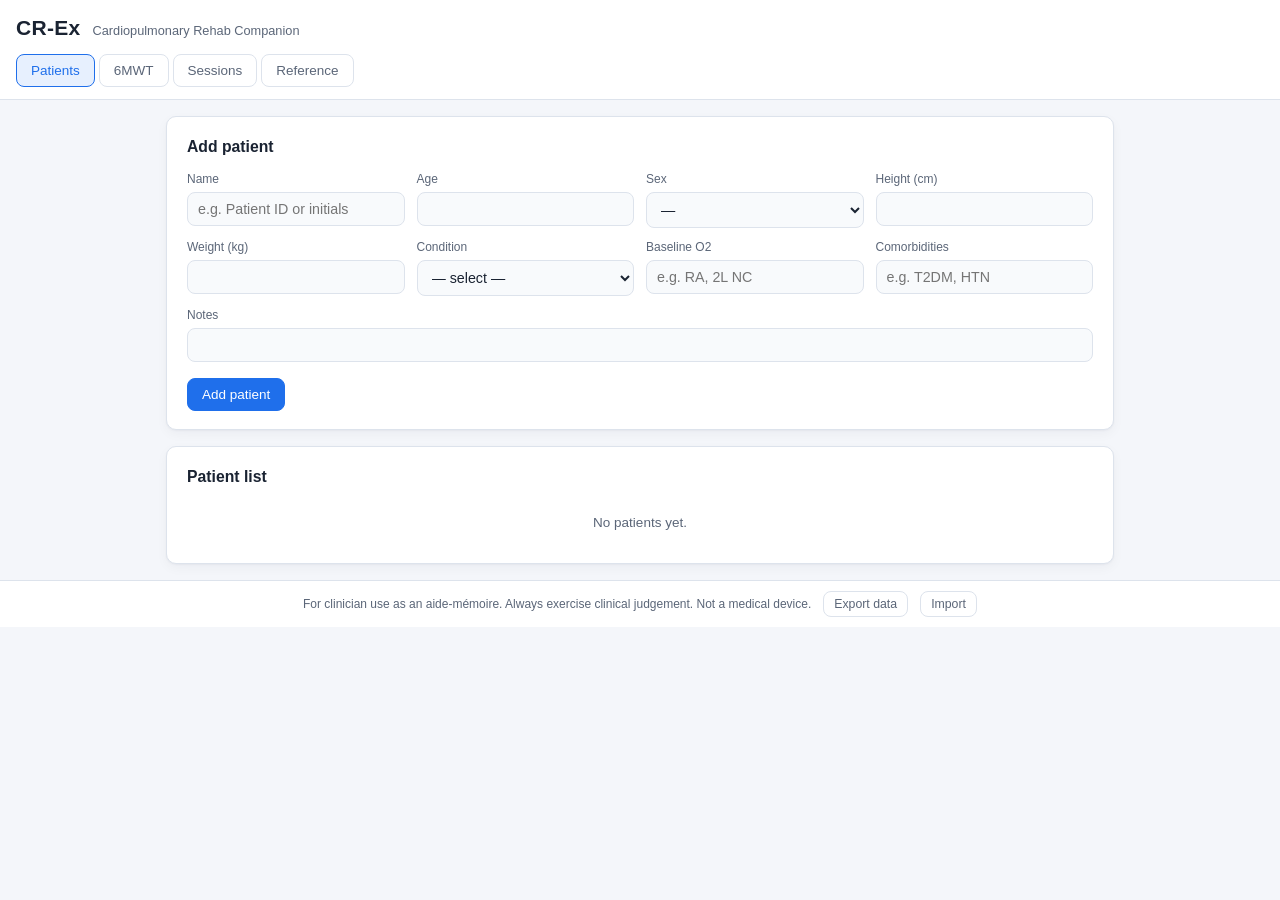
==== commit 0f14e784: "Replace weight-loss tracker with CR-Ex cardiopulmonary rehab companion Rebuilds the project as a cli" ====
--- a/index.html
+++ b/index.html
@@ -1,115 +1,37 @@
 <!DOCTYPE html>
 <html lang="en">
 <head>
-    <meta charset="UTF-8">
-    <meta name="viewport" content="width=device-width, initial-scale=1.0">
-    <title>Weight Loss Exercise Tracker</title>
-    <link rel="stylesheet" href="style.css">
+  <meta charset="UTF-8" />
+  <meta name="viewport" content="width=device-width, initial-scale=1.0" />
+  <title>CR-Ex — Cardiopulmonary Rehab Companion</title>
+  <link rel="stylesheet" href="style.css" />
 </head>
 <body>
-    <div class="container">
-        <!-- Header -->
-        <header class="app-header">
-            <h1>Weight Loss Exercise Tracker</h1>
-            <div class="header-info">
-                <div class="current-date" id="currentDate"></div>
-                <div class="week-selector">
-                    <label for="weekSelect" class="form-label">Program Week:</label>
-                    <select id="weekSelect" class="form-control">
-                        <option value="week1-2">Week 1-2 (Beginner)</option>
-                        <option value="week3-4">Week 3-4 (Intermediate)</option>
-                    </select>
-                </div>
-            </div>
-        </header>
+  <header class="app-header">
+    <div class="brand">
+      <h1>CR-Ex</h1>
+      <span class="brand-sub">Cardiopulmonary Rehab Companion</span>
+    </div>
+    <nav class="tabs" role="tablist">
+      <button class="tab active" data-view="patients">Patients</button>
+      <button class="tab" data-view="sixmwt">6MWT</button>
+      <button class="tab" data-view="sessions">Sessions</button>
+      <button class="tab" data-view="reference">Reference</button>
+    </nav>
+  </header>
 
-        <!-- Daily Progress Overview -->
-        <section class="progress-overview">
-            <div class="card">
-                <div class="card__body">
-                    <h2 id="currentWeekTitle">Beginner Level (Week 1-2)</h2>
-                    <div class="progress-stats">
-                        <div class="progress-item">
-                            <div class="progress-label">Daily Progress</div>
-                            <div class="progress-bar">
-                                <div class="progress-fill" id="dailyProgress"></div>
-                            </div>
-                            <div class="progress-text" id="progressText">0 of 0 completed</div>
-                        </div>
-                        <div class="motivational-message" id="motivationalMessage">
-                            Ready to start your fitness journey!
-                        </div>
-                    </div>
-                </div>
-            </div>
-        </section>
+  <main id="app" class="container">
+    <!-- views are rendered here -->
+  </main>
 
-        <!-- Exercise Lists -->
-        <section class="exercise-section">
-            <!-- Cardio Exercises -->
-            <div class="card exercise-category cardio-category">
-                <div class="card__header">
-                    <h3>
-                        <span class="category-icon">💓</span>
-                        <span id="cardioTitle">Cardio Exercises</span>
-                    </h3>
-                    <div class="category-progress" id="cardioProgress">0/0</div>
-                </div>
-                <div class="card__body">
-                    <div class="exercise-list" id="cardioExercises">
-                        <!-- Cardio exercises will be populated by JavaScript -->
-                    </div>
-                </div>
-            </div>
+  <footer class="app-footer">
+    <span>For clinician use as an aide-mémoire. Always exercise clinical judgement. Not a medical device.</span>
+    <button id="export-btn" class="btn btn-ghost btn-sm" type="button">Export data</button>
+    <button id="import-btn" class="btn btn-ghost btn-sm" type="button">Import</button>
+    <input id="import-file" type="file" accept="application/json" hidden />
+  </footer>
 
-            <!-- Strength Exercises -->
-            <div class="card exercise-category strength-category">
-                <div class="card__header">
-                    <h3>
-                        <span class="category-icon">💪</span>
-                        <span id="strengthTitle">Strength Exercises</span>
-                    </h3>
-                    <div class="category-progress" id="strengthProgress">0/0</div>
-                </div>
-                <div class="card__body">
-                    <div class="exercise-list" id="strengthExercises">
-                        <!-- Strength exercises will be populated by JavaScript -->
-                    </div>
-                </div>
-            </div>
-        </section>
-
-        <!-- Action Buttons -->
-        <section class="action-buttons">
-            <div class="button-group">
-                <button id="completeAllButton" class="btn btn--primary btn--lg">
-                    ✨ Mark All Complete (Demo)
-                </button>
-                <button id="resetButton" class="btn btn--secondary btn--lg">
-                    🔄 Reset Today's Progress
-                </button>
-            </div>
-        </section>
-
-        <!-- Completion Modal -->
-        <div id="completionModal" class="modal hidden">
-            <div class="modal-overlay">
-                <div class="modal-content">
-                    <div class="modal-body">
-                        <div class="completion-celebration">
-                            <div class="celebration-icon">🎉</div>
-                            <h3>Congratulations!</h3>
-                            <p id="completionMessage">You've completed all your exercises for today!</p>
-                            <button id="closeModalButton" class="btn btn--primary">
-                                Amazing! Keep Going!
-                            </button>
-                        </div>
-                    </div>
-                </div>
-            </div>
-        </div>
-    </div>
-
-    <script src="app.js"></script>
+  <script src="programs.js"></script>
+  <script src="app.js"></script>
 </body>
-</html>+</html>
--- a/style.css
+++ b/style.css
@@ -1,1152 +1,389 @@
 :root {
-  /* Primitive Color Tokens */
-  --color-white: rgba(255, 255, 255, 1);
-  --color-black: rgba(0, 0, 0, 1);
-  --color-cream-50: rgba(252, 252, 249, 1);
-  --color-cream-100: rgba(255, 255, 253, 1);
-  --color-gray-200: rgba(245, 245, 245, 1);
-  --color-gray-300: rgba(167, 169, 169, 1);
-  --color-gray-400: rgba(119, 124, 124, 1);
-  --color-slate-500: rgba(98, 108, 113, 1);
-  --color-brown-600: rgba(94, 82, 64, 1);
-  --color-charcoal-700: rgba(31, 33, 33, 1);
-  --color-charcoal-800: rgba(38, 40, 40, 1);
-  --color-slate-900: rgba(19, 52, 59, 1);
-  --color-teal-300: rgba(50, 184, 198, 1);
-  --color-teal-400: rgba(45, 166, 178, 1);
-  --color-teal-500: rgba(33, 128, 141, 1);
-  --color-teal-600: rgba(29, 116, 128, 1);
-  --color-teal-700: rgba(26, 104, 115, 1);
-  --color-teal-800: rgba(41, 150, 161, 1);
-  --color-red-400: rgba(255, 84, 89, 1);
-  --color-red-500: rgba(192, 21, 47, 1);
-  --color-orange-400: rgba(230, 129, 97, 1);
-  --color-orange-500: rgba(168, 75, 47, 1);
-
-  /* RGB versions for opacity control */
-  --color-brown-600-rgb: 94, 82, 64;
-  --color-teal-500-rgb: 33, 128, 141;
-  --color-slate-900-rgb: 19, 52, 59;
-  --color-slate-500-rgb: 98, 108, 113;
-  --color-red-500-rgb: 192, 21, 47;
-  --color-red-400-rgb: 255, 84, 89;
-  --color-orange-500-rgb: 168, 75, 47;
-  --color-orange-400-rgb: 230, 129, 97;
-
-  /* Background color tokens (Light Mode) */
-  --color-bg-1: rgba(59, 130, 246, 0.08); /* Light blue */
-  --color-bg-2: rgba(245, 158, 11, 0.08); /* Light yellow */
-  --color-bg-3: rgba(34, 197, 94, 0.08); /* Light green */
-  --color-bg-4: rgba(239, 68, 68, 0.08); /* Light red */
-  --color-bg-5: rgba(147, 51, 234, 0.08); /* Light purple */
-  --color-bg-6: rgba(249, 115, 22, 0.08); /* Light orange */
-  --color-bg-7: rgba(236, 72, 153, 0.08); /* Light pink */
-  --color-bg-8: rgba(6, 182, 212, 0.08); /* Light cyan */
-
-  /* Semantic Color Tokens (Light Mode) */
-  --color-background: var(--color-cream-50);
-  --color-surface: var(--color-cream-100);
-  --color-text: var(--color-slate-900);
-  --color-text-secondary: var(--color-slate-500);
-  --color-primary: var(--color-teal-500);
-  --color-primary-hover: var(--color-teal-600);
-  --color-primary-active: var(--color-teal-700);
-  --color-secondary: rgba(var(--color-brown-600-rgb), 0.12);
-  --color-secondary-hover: rgba(var(--color-brown-600-rgb), 0.2);
-  --color-secondary-active: rgba(var(--color-brown-600-rgb), 0.25);
-  --color-border: rgba(var(--color-brown-600-rgb), 0.2);
-  --color-btn-primary-text: var(--color-cream-50);
-  --color-card-border: rgba(var(--color-brown-600-rgb), 0.12);
-  --color-card-border-inner: rgba(var(--color-brown-600-rgb), 0.12);
-  --color-error: var(--color-red-500);
-  --color-success: var(--color-teal-500);
-  --color-warning: var(--color-orange-500);
-  --color-info: var(--color-slate-500);
-  --color-focus-ring: rgba(var(--color-teal-500-rgb), 0.4);
-  --color-select-caret: rgba(var(--color-slate-900-rgb), 0.8);
-
-  /* Common style patterns */
-  --focus-ring: 0 0 0 3px var(--color-focus-ring);
-  --focus-outline: 2px solid var(--color-primary);
-  --status-bg-opacity: 0.15;
-  --status-border-opacity: 0.25;
-  --select-caret-light: url("data:image/svg+xml,%3Csvg xmlns='http://www.w3.org/2000/svg' width='16' height='16' viewBox='0 0 24 24' fill='none' stroke='%23134252' stroke-width='2' stroke-linecap='round' stroke-linejoin='round'%3E%3Cpolyline points='6 9 12 15 18 9'%3E%3C/polyline%3E%3C/svg%3E");
-  --select-caret-dark: url("data:image/svg+xml,%3Csvg xmlns='http://www.w3.org/2000/svg' width='16' height='16' viewBox='0 0 24 24' fill='none' stroke='%23f5f5f5' stroke-width='2' stroke-linecap='round' stroke-linejoin='round'%3E%3Cpolyline points='6 9 12 15 18 9'%3E%3C/polyline%3E%3C/svg%3E");
-
-  /* RGB versions for opacity control */
-  --color-success-rgb: 33, 128, 141;
-  --color-error-rgb: 192, 21, 47;
-  --color-warning-rgb: 168, 75, 47;
-  --color-info-rgb: 98, 108, 113;
-
-  /* Typography */
-  --font-family-base: "FKGroteskNeue", "Geist", "Inter", -apple-system,
-    BlinkMacSystemFont, "Segoe UI", Roboto, sans-serif;
-  --font-family-mono: "Berkeley Mono", ui-monospace, SFMono-Regular, Menlo,
-    Monaco, Consolas, monospace;
-  --font-size-xs: 11px;
-  --font-size-sm: 12px;
-  --font-size-base: 14px;
-  --font-size-md: 14px;
-  --font-size-lg: 16px;
-  --font-size-xl: 18px;
-  --font-size-2xl: 20px;
-  --font-size-3xl: 24px;
-  --font-size-4xl: 30px;
-  --font-weight-normal: 400;
-  --font-weight-medium: 500;
-  --font-weight-semibold: 550;
-  --font-weight-bold: 600;
-  --line-height-tight: 1.2;
-  --line-height-normal: 1.5;
-  --letter-spacing-tight: -0.01em;
-
-  /* Spacing */
-  --space-0: 0;
-  --space-1: 1px;
-  --space-2: 2px;
-  --space-4: 4px;
-  --space-6: 6px;
-  --space-8: 8px;
-  --space-10: 10px;
-  --space-12: 12px;
-  --space-16: 16px;
-  --space-20: 20px;
-  --space-24: 24px;
-  --space-32: 32px;
-
-  /* Border Radius */
-  --radius-sm: 6px;
-  --radius-base: 8px;
-  --radius-md: 10px;
-  --radius-lg: 12px;
-  --radius-full: 9999px;
-
-  /* Shadows */
-  --shadow-xs: 0 1px 2px rgba(0, 0, 0, 0.02);
-  --shadow-sm: 0 1px 3px rgba(0, 0, 0, 0.04), 0 1px 2px rgba(0, 0, 0, 0.02);
-  --shadow-md: 0 4px 6px -1px rgba(0, 0, 0, 0.04),
-    0 2px 4px -1px rgba(0, 0, 0, 0.02);
-  --shadow-lg: 0 10px 15px -3px rgba(0, 0, 0, 0.04),
-    0 4px 6px -2px rgba(0, 0, 0, 0.02);
-  --shadow-inset-sm: inset 0 1px 0 rgba(255, 255, 255, 0.15),
-    inset 0 -1px 0 rgba(0, 0, 0, 0.03);
-
-  /* Animation */
-  --duration-fast: 150ms;
-  --duration-normal: 250ms;
-  --ease-standard: cubic-bezier(0.16, 1, 0.3, 1);
-
-  /* Layout */
-  --container-sm: 640px;
-  --container-md: 768px;
-  --container-lg: 1024px;
-  --container-xl: 1280px;
-}
-
-/* Dark mode colors */
+  --bg: #f4f6fa;
+  --surface: #ffffff;
+  --surface-2: #f8fafc;
+  --border: #dde3ec;
+  --text: #1a2332;
+  --muted: #5b6678;
+  --accent: #1f6feb;
+  --accent-hover: #1858c4;
+  --accent-soft: #e7f0fe;
+  --success: #15803d;
+  --warn: #c2410c;
+  --warn-soft: #fef3e8;
+  --danger: #b91c1c;
+  --danger-soft: #fee2e2;
+  --radius: 10px;
+  --shadow: 0 1px 2px rgba(15,23,42,.04), 0 4px 12px rgba(15,23,42,.04);
+}
+
 @media (prefers-color-scheme: dark) {
   :root {
-    /* RGB versions for opacity control (Dark Mode) */
-    --color-gray-400-rgb: 119, 124, 124;
-    --color-teal-300-rgb: 50, 184, 198;
-    --color-gray-300-rgb: 167, 169, 169;
-    --color-gray-200-rgb: 245, 245, 245;
-
-    /* Background color tokens (Dark Mode) */
-    --color-bg-1: rgba(29, 78, 216, 0.15); /* Dark blue */
-    --color-bg-2: rgba(180, 83, 9, 0.15); /* Dark yellow */
-    --color-bg-3: rgba(21, 128, 61, 0.15); /* Dark green */
-    --color-bg-4: rgba(185, 28, 28, 0.15); /* Dark red */
-    --color-bg-5: rgba(107, 33, 168, 0.15); /* Dark purple */
-    --color-bg-6: rgba(194, 65, 12, 0.15); /* Dark orange */
-    --color-bg-7: rgba(190, 24, 93, 0.15); /* Dark pink */
-    --color-bg-8: rgba(8, 145, 178, 0.15); /* Dark cyan */
-
-    /* Semantic Color Tokens (Dark Mode) */
-    --color-background: var(--color-charcoal-700);
-    --color-surface: var(--color-charcoal-800);
-    --color-text: var(--color-gray-200);
-    --color-text-secondary: rgba(var(--color-gray-300-rgb), 0.7);
-    --color-primary: var(--color-teal-300);
-    --color-primary-hover: var(--color-teal-400);
-    --color-primary-active: var(--color-teal-800);
-    --color-secondary: rgba(var(--color-gray-400-rgb), 0.15);
-    --color-secondary-hover: rgba(var(--color-gray-400-rgb), 0.25);
-    --color-secondary-active: rgba(var(--color-gray-400-rgb), 0.3);
-    --color-border: rgba(var(--color-gray-400-rgb), 0.3);
-    --color-error: var(--color-red-400);
-    --color-success: var(--color-teal-300);
-    --color-warning: var(--color-orange-400);
-    --color-info: var(--color-gray-300);
-    --color-focus-ring: rgba(var(--color-teal-300-rgb), 0.4);
-    --color-btn-primary-text: var(--color-slate-900);
-    --color-card-border: rgba(var(--color-gray-400-rgb), 0.2);
-    --color-card-border-inner: rgba(var(--color-gray-400-rgb), 0.15);
-    --shadow-inset-sm: inset 0 1px 0 rgba(255, 255, 255, 0.1),
-      inset 0 -1px 0 rgba(0, 0, 0, 0.15);
-    --button-border-secondary: rgba(var(--color-gray-400-rgb), 0.2);
-    --color-border-secondary: rgba(var(--color-gray-400-rgb), 0.2);
-    --color-select-caret: rgba(var(--color-gray-200-rgb), 0.8);
-
-    /* Common style patterns - updated for dark mode */
-    --focus-ring: 0 0 0 3px var(--color-focus-ring);
-    --focus-outline: 2px solid var(--color-primary);
-    --status-bg-opacity: 0.15;
-    --status-border-opacity: 0.25;
-    --select-caret-light: url("data:image/svg+xml,%3Csvg xmlns='http://www.w3.org/2000/svg' width='16' height='16' viewBox='0 0 24 24' fill='none' stroke='%23134252' stroke-width='2' stroke-linecap='round' stroke-linejoin='round'%3E%3Cpolyline points='6 9 12 15 18 9'%3E%3C/polyline%3E%3C/svg%3E");
-    --select-caret-dark: url("data:image/svg+xml,%3Csvg xmlns='http://www.w3.org/2000/svg' width='16' height='16' viewBox='0 0 24 24' fill='none' stroke='%23f5f5f5' stroke-width='2' stroke-linecap='round' stroke-linejoin='round'%3E%3Cpolyline points='6 9 12 15 18 9'%3E%3C/polyline%3E%3C/svg%3E");
-
-    /* RGB versions for dark mode */
-    --color-success-rgb: var(--color-teal-300-rgb);
-    --color-error-rgb: var(--color-red-400-rgb);
-    --color-warning-rgb: var(--color-orange-400-rgb);
-    --color-info-rgb: var(--color-gray-300-rgb);
+    --bg: #0f1115;
+    --surface: #181b22;
+    --surface-2: #20242d;
+    --border: #2a2f3a;
+    --text: #e6e8ee;
+    --muted: #8a92a4;
+    --accent: #4f8cff;
+    --accent-hover: #3a78ee;
+    --accent-soft: rgba(79,140,255,.12);
+    --success: #4ade80;
+    --warn: #fb923c;
+    --warn-soft: rgba(251,146,60,.10);
+    --danger: #f87171;
+    --danger-soft: rgba(248,113,113,.10);
+    --shadow: 0 1px 2px rgba(0,0,0,.3), 0 4px 12px rgba(0,0,0,.2);
   }
 }
 
-/* Data attribute for manual theme switching */
-[data-color-scheme="dark"] {
-  /* RGB versions for opacity control (dark mode) */
-  --color-gray-400-rgb: 119, 124, 124;
-  --color-teal-300-rgb: 50, 184, 198;
-  --color-gray-300-rgb: 167, 169, 169;
-  --color-gray-200-rgb: 245, 245, 245;
-
-  /* Colorful background palette - Dark Mode */
-  --color-bg-1: rgba(29, 78, 216, 0.15); /* Dark blue */
-  --color-bg-2: rgba(180, 83, 9, 0.15); /* Dark yellow */
-  --color-bg-3: rgba(21, 128, 61, 0.15); /* Dark green */
-  --color-bg-4: rgba(185, 28, 28, 0.15); /* Dark red */
-  --color-bg-5: rgba(107, 33, 168, 0.15); /* Dark purple */
-  --color-bg-6: rgba(194, 65, 12, 0.15); /* Dark orange */
-  --color-bg-7: rgba(190, 24, 93, 0.15); /* Dark pink */
-  --color-bg-8: rgba(8, 145, 178, 0.15); /* Dark cyan */
-
-  /* Semantic Color Tokens (Dark Mode) */
-  --color-background: var(--color-charcoal-700);
-  --color-surface: var(--color-charcoal-800);
-  --color-text: var(--color-gray-200);
-  --color-text-secondary: rgba(var(--color-gray-300-rgb), 0.7);
-  --color-primary: var(--color-teal-300);
-  --color-primary-hover: var(--color-teal-400);
-  --color-primary-active: var(--color-teal-800);
-  --color-secondary: rgba(var(--color-gray-400-rgb), 0.15);
-  --color-secondary-hover: rgba(var(--color-gray-400-rgb), 0.25);
-  --color-secondary-active: rgba(var(--color-gray-400-rgb), 0.3);
-  --color-border: rgba(var(--color-gray-400-rgb), 0.3);
-  --color-error: var(--color-red-400);
-  --color-success: var(--color-teal-300);
-  --color-warning: var(--color-orange-400);
-  --color-info: var(--color-gray-300);
-  --color-focus-ring: rgba(var(--color-teal-300-rgb), 0.4);
-  --color-btn-primary-text: var(--color-slate-900);
-  --color-card-border: rgba(var(--color-gray-400-rgb), 0.15);
-  --color-card-border-inner: rgba(var(--color-gray-400-rgb), 0.15);
-  --shadow-inset-sm: inset 0 1px 0 rgba(255, 255, 255, 0.1),
-    inset 0 -1px 0 rgba(0, 0, 0, 0.15);
-  --color-border-secondary: rgba(var(--color-gray-400-rgb), 0.2);
-  --color-select-caret: rgba(var(--color-gray-200-rgb), 0.8);
-
-  /* Common style patterns - updated for dark mode */
-  --focus-ring: 0 0 0 3px var(--color-focus-ring);
-  --focus-outline: 2px solid var(--color-primary);
-  --status-bg-opacity: 0.15;
-  --status-border-opacity: 0.25;
-  --select-caret-light: url("data:image/svg+xml,%3Csvg xmlns='http://www.w3.org/2000/svg' width='16' height='16' viewBox='0 0 24 24' fill='none' stroke='%23134252' stroke-width='2' stroke-linecap='round' stroke-linejoin='round'%3E%3Cpolyline points='6 9 12 15 18 9'%3E%3C/polyline%3E%3C/svg%3E");
-  --select-caret-dark: url("data:image/svg+xml,%3Csvg xmlns='http://www.w3.org/2000/svg' width='16' height='16' viewBox='0 0 24 24' fill='none' stroke='%23f5f5f5' stroke-width='2' stroke-linecap='round' stroke-linejoin='round'%3E%3Cpolyline points='6 9 12 15 18 9'%3E%3C/polyline%3E%3C/svg%3E");
-
-  /* RGB versions for dark mode */
-  --color-success-rgb: var(--color-teal-300-rgb);
-  --color-error-rgb: var(--color-red-400-rgb);
-  --color-warning-rgb: var(--color-orange-400-rgb);
-  --color-info-rgb: var(--color-gray-300-rgb);
-}
-
-[data-color-scheme="light"] {
-  /* RGB versions for opacity control (light mode) */
-  --color-brown-600-rgb: 94, 82, 64;
-  --color-teal-500-rgb: 33, 128, 141;
-  --color-slate-900-rgb: 19, 52, 59;
-
-  /* Semantic Color Tokens (Light Mode) */
-  --color-background: var(--color-cream-50);
-  --color-surface: var(--color-cream-100);
-  --color-text: var(--color-slate-900);
-  --color-text-secondary: var(--color-slate-500);
-  --color-primary: var(--color-teal-500);
-  --color-primary-hover: var(--color-teal-600);
-  --color-primary-active: var(--color-teal-700);
-  --color-secondary: rgba(var(--color-brown-600-rgb), 0.12);
-  --color-secondary-hover: rgba(var(--color-brown-600-rgb), 0.2);
-  --color-secondary-active: rgba(var(--color-brown-600-rgb), 0.25);
-  --color-border: rgba(var(--color-brown-600-rgb), 0.2);
-  --color-btn-primary-text: var(--color-cream-50);
-  --color-card-border: rgba(var(--color-brown-600-rgb), 0.12);
-  --color-card-border-inner: rgba(var(--color-brown-600-rgb), 0.12);
-  --color-error: var(--color-red-500);
-  --color-success: var(--color-teal-500);
-  --color-warning: var(--color-orange-500);
-  --color-info: var(--color-slate-500);
-  --color-focus-ring: rgba(var(--color-teal-500-rgb), 0.4);
-
-  /* RGB versions for light mode */
-  --color-success-rgb: var(--color-teal-500-rgb);
-  --color-error-rgb: var(--color-red-500-rgb);
-  --color-warning-rgb: var(--color-orange-500-rgb);
-  --color-info-rgb: var(--color-slate-500-rgb);
-}
-
-/* Base styles */
-html {
-  font-size: var(--font-size-base);
-  font-family: var(--font-family-base);
-  line-height: var(--line-height-normal);
-  color: var(--color-text);
-  background-color: var(--color-background);
-  -webkit-font-smoothing: antialiased;
-  box-sizing: border-box;
-}
-
-body {
+* { box-sizing: border-box; }
+
+html, body {
   margin: 0;
   padding: 0;
-}
-
-*,
-*::before,
-*::after {
-  box-sizing: inherit;
-}
-
-/* Typography */
-h1,
-h2,
-h3,
-h4,
-h5,
-h6 {
-  margin: 0;
-  font-weight: var(--font-weight-semibold);
-  line-height: var(--line-height-tight);
-  color: var(--color-text);
-  letter-spacing: var(--letter-spacing-tight);
-}
-
-h1 {
-  font-size: var(--font-size-4xl);
-}
-h2 {
-  font-size: var(--font-size-3xl);
-}
-h3 {
-  font-size: var(--font-size-2xl);
-}
-h4 {
-  font-size: var(--font-size-xl);
-}
-h5 {
-  font-size: var(--font-size-lg);
-}
-h6 {
-  font-size: var(--font-size-md);
-}
-
-p {
-  margin: 0 0 var(--space-16) 0;
-}
-
-a {
-  color: var(--color-primary);
-  text-decoration: none;
-  transition: color var(--duration-fast) var(--ease-standard);
-}
-
-a:hover {
-  color: var(--color-primary-hover);
-}
-
-code,
-pre {
-  font-family: var(--font-family-mono);
-  font-size: calc(var(--font-size-base) * 0.95);
-  background-color: var(--color-secondary);
-  border-radius: var(--radius-sm);
-}
-
-code {
-  padding: var(--space-1) var(--space-4);
-}
-
-pre {
-  padding: var(--space-16);
-  margin: var(--space-16) 0;
-  overflow: auto;
-  border: 1px solid var(--color-border);
-}
-
-pre code {
-  background: none;
-  padding: 0;
-}
+  background: var(--bg);
+  color: var(--text);
+  font-family: -apple-system, BlinkMacSystemFont, "Segoe UI", Roboto, Helvetica, Arial, sans-serif;
+  font-size: 15px;
+  line-height: 1.5;
+}
+
+.app-header {
+  background: var(--surface);
+  border-bottom: 1px solid var(--border);
+  padding: 12px 16px;
+  position: sticky;
+  top: 0;
+  z-index: 5;
+}
+
+.brand { display: flex; align-items: baseline; gap: 12px; }
+.brand h1 { margin: 0; font-size: 1.4rem; letter-spacing: .3px; }
+.brand-sub { color: var(--muted); font-size: .85rem; }
+
+.tabs {
+  display: flex;
+  gap: 4px;
+  margin-top: 10px;
+  flex-wrap: wrap;
+}
+
+.tab {
+  background: transparent;
+  border: 1px solid var(--border);
+  color: var(--muted);
+  padding: 8px 14px;
+  border-radius: 8px;
+  cursor: pointer;
+  font-size: .9rem;
+  font-weight: 500;
+  transition: background .15s ease, color .15s ease, border-color .15s ease;
+}
+.tab:hover { color: var(--text); }
+.tab.active {
+  background: var(--accent-soft);
+  color: var(--accent);
+  border-color: var(--accent);
+}
+
+.container {
+  max-width: 980px;
+  margin: 0 auto;
+  padding: 16px;
+}
+
+.view {
+  display: flex;
+  flex-direction: column;
+  gap: 16px;
+}
+
+.card {
+  background: var(--surface);
+  border: 1px solid var(--border);
+  border-radius: var(--radius);
+  padding: 18px 20px;
+  box-shadow: var(--shadow);
+}
+
+.card h2 { margin: 0 0 12px; font-size: 1.05rem; }
+.card h3 { margin: 16px 0 8px; font-size: .95rem; color: var(--muted); text-transform: uppercase; letter-spacing: .04em; }
+
+.subcard {
+  margin-top: 16px;
+  padding-top: 16px;
+  border-top: 1px dashed var(--border);
+}
+
+.empty {
+  color: var(--muted);
+  font-size: .9rem;
+  text-align: center;
+  padding: 12px 0;
+}
+
+.info {
+  background: var(--accent-soft);
+  border: 1px solid color-mix(in srgb, var(--accent) 25%, transparent);
+  color: var(--text);
+  padding: 10px 12px;
+  border-radius: 8px;
+  font-size: .9rem;
+  margin-bottom: 12px;
+}
+
+/* Forms */
+.form-grid {
+  display: grid;
+  grid-template-columns: repeat(auto-fit, minmax(180px, 1fr));
+  gap: 10px 12px;
+}
+.field { display: flex; flex-direction: column; gap: 4px; }
+.field.full { grid-column: 1 / -1; }
+.field label { font-size: .8rem; color: var(--muted); }
+.form-actions {
+  grid-column: 1 / -1;
+  display: flex;
+  gap: 8px;
+  margin-top: 6px;
+  flex-wrap: wrap;
+}
+
+input, select {
+  background: var(--surface-2);
+  color: var(--text);
+  border: 1px solid var(--border);
+  border-radius: 8px;
+  padding: 8px 10px;
+  font-size: .95rem;
+  outline: none;
+  font-family: inherit;
+  transition: border-color .15s ease;
+}
+input:focus, select:focus { border-color: var(--accent); }
 
 /* Buttons */
 .btn {
-  display: inline-flex;
+  cursor: pointer;
+  border: 1px solid var(--border);
+  background: var(--surface-2);
+  color: var(--text);
+  border-radius: 8px;
+  padding: 8px 14px;
+  font-size: .9rem;
+  font-weight: 500;
+  transition: background .15s ease, border-color .15s ease, color .15s ease;
+}
+.btn:hover { border-color: var(--accent); }
+.btn-primary { background: var(--accent); border-color: var(--accent); color: #fff; }
+.btn-primary:hover { background: var(--accent-hover); border-color: var(--accent-hover); }
+.btn-ghost { background: transparent; color: var(--muted); }
+.btn-ghost:hover { color: var(--text); }
+.btn-warn { background: var(--warn); border-color: var(--warn); color: #fff; }
+.btn-warn:hover { filter: brightness(0.95); }
+.btn-sm { padding: 5px 10px; font-size: .82rem; }
+.btn-lg { padding: 12px 24px; font-size: 1rem; }
+
+/* Patients */
+.patient-list { list-style: none; padding: 0; margin: 0; display: flex; flex-direction: column; gap: 8px; }
+.patient-item {
+  background: var(--surface-2);
+  border: 1px solid var(--border);
+  border-radius: 8px;
+  padding: 10px 14px;
+  display: flex;
+  justify-content: space-between;
+  gap: 12px;
+  align-items: flex-start;
+  flex-wrap: wrap;
+}
+.patient-main { display: flex; flex-direction: column; gap: 2px; min-width: 0; flex: 1; }
+.patient-name { font-weight: 600; }
+.patient-meta { font-size: .82rem; color: var(--muted); }
+.patient-actions { display: flex; gap: 6px; flex-wrap: wrap; }
+
+/* Patient picker */
+.patient-picker { display: flex; align-items: center; }
+.patient-picker label { display: flex; align-items: center; gap: 8px; flex: 1; }
+.patient-picker select { flex: 1; }
+
+/* Sessions list */
+.session-list { list-style: none; padding: 0; margin: 0; display: flex; flex-direction: column; gap: 6px; }
+.session-row {
+  display: flex; justify-content: space-between; gap: 10px; align-items: center;
+  background: var(--surface-2); border: 1px solid var(--border); border-radius: 8px;
+  padding: 10px 12px;
+}
+.session-row.done { opacity: 0.65; }
+.session-row-title { font-weight: 500; }
+.session-row-meta { font-size: .8rem; color: var(--muted); }
+
+/* Checklist */
+.exercise-checklist { list-style: none; padding: 0; margin: 0; display: flex; flex-direction: column; gap: 6px; }
+.checklist-item {
+  background: var(--surface-2);
+  border: 1px solid var(--border);
+  border-radius: 8px;
+  padding: 8px 12px;
+  display: flex; flex-direction: column; gap: 6px;
+}
+.checklist-item.done { background: color-mix(in srgb, var(--success) 8%, var(--surface-2)); }
+.checklist-item label { display: flex; gap: 10px; align-items: flex-start; cursor: pointer; }
+.checklist-item input[type="checkbox"] { margin-top: 4px; transform: scale(1.2); }
+.checklist-text { flex: 1; }
+.item-note { font-size: .85rem; }
+
+/* History */
+.history { list-style: none; padding: 0; margin: 0; display: flex; flex-direction: column; gap: 8px; }
+.history-item {
+  background: var(--surface-2);
+  border: 1px solid var(--border);
+  border-radius: 8px;
+  padding: 10px 14px;
+  display: flex;
+  gap: 12px;
+  justify-content: space-between;
+  align-items: flex-start;
+}
+.history-main { flex: 1; min-width: 0; }
+.history-title { font-weight: 500; }
+.history-meta { font-size: .82rem; color: var(--muted); }
+
+/* 6MWT timer */
+.timer {
+  font-size: 4rem;
+  font-weight: 600;
+  text-align: center;
+  font-variant-numeric: tabular-nums;
+  font-family: ui-monospace, "SF Mono", Consolas, monospace;
+  margin: 12px 0 8px;
+  color: var(--accent);
+}
+.progress-bar {
+  height: 8px;
+  background: var(--surface-2);
+  border-radius: 4px;
+  overflow: hidden;
+  margin-bottom: 12px;
+}
+.progress-fill {
+  height: 100%;
+  background: var(--accent);
+  transition: width .3s ease;
+}
+
+.cue {
+  text-align: center;
+  font-size: 1.05rem;
+  font-style: italic;
+  padding: 10px 12px;
+  background: var(--accent-soft);
+  border-radius: 8px;
+  margin-bottom: 12px;
+  min-height: 1.5em;
+}
+.cue.muted {
+  background: transparent;
+  color: var(--muted);
+  font-style: normal;
+}
+
+.test-controls {
+  display: grid;
+  grid-template-columns: repeat(auto-fit, minmax(150px, 1fr));
+  gap: 10px;
+  align-items: center;
+  margin-bottom: 12px;
+}
+
+.lap-block, .spo2-block, .stop-block {
+  background: var(--surface-2);
+  border: 1px solid var(--border);
+  border-radius: 8px;
+  padding: 10px;
+  text-align: center;
+}
+.lap-label { font-size: .75rem; color: var(--muted); text-transform: uppercase; letter-spacing: .04em; margin-bottom: 4px; }
+.lap-count { font-size: 2rem; font-weight: 600; font-variant-numeric: tabular-nums; line-height: 1; }
+.lap-buttons { display: flex; gap: 6px; justify-content: center; margin-top: 6px; }
+.spo2-block input { width: 100%; margin: 4px 0; text-align: center; }
+
+/* Script blocks */
+.script {
+  font-style: italic;
+  background: var(--surface-2);
+  border-left: 3px solid var(--accent);
+  padding: 10px 12px;
+  margin: 8px 0;
+  border-radius: 4px;
+  font-size: .92rem;
+}
+
+/* Details / collapsibles */
+details {
+  background: var(--surface-2);
+  border: 1px solid var(--border);
+  border-radius: 8px;
+  padding: 8px 12px;
+  margin: 12px 0;
+}
+details summary {
+  cursor: pointer;
+  font-weight: 500;
+  font-size: .9rem;
+}
+details[open] summary { margin-bottom: 8px; }
+details ul { margin: 4px 0; padding-left: 20px; }
+details li { font-size: .88rem; margin: 2px 0; }
+
+.stop-criteria { border-color: var(--warn); background: var(--warn-soft); }
+.stop-criteria summary { color: var(--warn); }
+.redflags { border-color: var(--danger); background: var(--danger-soft); }
+.redflags summary { color: var(--danger); }
+
+/* Tables */
+.mini-table {
+  width: 100%;
+  border-collapse: collapse;
+  font-size: .85rem;
+  margin: 8px 0;
+}
+.mini-table th, .mini-table td {
+  border: 1px solid var(--border);
+  padding: 5px 8px;
+  text-align: left;
+}
+.mini-table th {
+  background: var(--surface-2);
+  font-weight: 600;
+}
+
+/* Reference cards */
+.ref { gap: 12px; }
+.ref-card { padding: 16px 20px; }
+.ref-card ul { margin: 4px 0; padding-left: 22px; }
+.ref-card li { margin: 2px 0; font-size: .9rem; }
+.ref-card p { margin: 6px 0; font-size: .9rem; }
+
+.muted { color: var(--muted); font-size: .85rem; }
+
+/* Footer */
+.app-footer {
+  border-top: 1px solid var(--border);
+  background: var(--surface);
+  padding: 10px 16px;
+  display: flex;
+  gap: 12px;
   align-items: center;
   justify-content: center;
-  padding: var(--space-8) var(--space-16);
-  border-radius: var(--radius-base);
-  font-size: var(--font-size-base);
-  font-weight: 500;
-  line-height: 1.5;
-  cursor: pointer;
-  transition: all var(--duration-normal) var(--ease-standard);
-  border: none;
-  text-decoration: none;
-  position: relative;
-}
-
-.btn:focus-visible {
-  outline: none;
-  box-shadow: var(--focus-ring);
-}
-
-.btn--primary {
-  background: var(--color-primary);
-  color: var(--color-btn-primary-text);
-}
-
-.btn--primary:hover {
-  background: var(--color-primary-hover);
-}
-
-.btn--primary:active {
-  background: var(--color-primary-active);
-}
-
-.btn--secondary {
-  background: var(--color-secondary);
-  color: var(--color-text);
-}
-
-.btn--secondary:hover {
-  background: var(--color-secondary-hover);
-}
-
-.btn--secondary:active {
-  background: var(--color-secondary-active);
-}
-
-.btn--outline {
-  background: transparent;
-  border: 1px solid var(--color-border);
-  color: var(--color-text);
-}
-
-.btn--outline:hover {
-  background: var(--color-secondary);
-}
-
-.btn--sm {
-  padding: var(--space-4) var(--space-12);
-  font-size: var(--font-size-sm);
-  border-radius: var(--radius-sm);
-}
-
-.btn--lg {
-  padding: var(--space-10) var(--space-20);
-  font-size: var(--font-size-lg);
-  border-radius: var(--radius-md);
-}
-
-.btn--full-width {
-  width: 100%;
-}
-
-.btn:disabled {
-  opacity: 0.5;
-  cursor: not-allowed;
-}
-
-/* Form elements */
-.form-control {
-  display: block;
-  width: 100%;
-  padding: var(--space-8) var(--space-12);
-  font-size: var(--font-size-md);
-  line-height: 1.5;
-  color: var(--color-text);
-  background-color: var(--color-surface);
-  border: 1px solid var(--color-border);
-  border-radius: var(--radius-base);
-  transition: border-color var(--duration-fast) var(--ease-standard),
-    box-shadow var(--duration-fast) var(--ease-standard);
-}
-
-textarea.form-control {
-  font-family: var(--font-family-base);
-  font-size: var(--font-size-base);
-}
-
-select.form-control {
-  padding: var(--space-8) var(--space-12);
-  -webkit-appearance: none;
-  -moz-appearance: none;
-  appearance: none;
-  background-image: var(--select-caret-light);
-  background-repeat: no-repeat;
-  background-position: right var(--space-12) center;
-  background-size: 16px;
-  padding-right: var(--space-32);
-}
-
-/* Add a dark mode specific caret */
-@media (prefers-color-scheme: dark) {
-  select.form-control {
-    background-image: var(--select-caret-dark);
-  }
-}
-
-/* Also handle data-color-scheme */
-[data-color-scheme="dark"] select.form-control {
-  background-image: var(--select-caret-dark);
-}
-
-[data-color-scheme="light"] select.form-control {
-  background-image: var(--select-caret-light);
-}
-
-.form-control:focus {
-  border-color: var(--color-primary);
-  outline: var(--focus-outline);
-}
-
-.form-label {
-  display: block;
-  margin-bottom: var(--space-8);
-  font-weight: var(--font-weight-medium);
-  font-size: var(--font-size-sm);
-}
-
-.form-group {
-  margin-bottom: var(--space-16);
-}
-
-/* Card component */
-.card {
-  background-color: var(--color-surface);
-  border-radius: var(--radius-lg);
-  border: 1px solid var(--color-card-border);
-  box-shadow: var(--shadow-sm);
-  overflow: hidden;
-  transition: box-shadow var(--duration-normal) var(--ease-standard);
-}
-
-.card:hover {
-  box-shadow: var(--shadow-md);
-}
-
-.card__body {
-  padding: var(--space-16);
-}
-
-.card__header,
-.card__footer {
-  padding: var(--space-16);
-  border-bottom: 1px solid var(--color-card-border-inner);
-}
-
-/* Status indicators - simplified with CSS variables */
-.status {
-  display: inline-flex;
-  align-items: center;
-  padding: var(--space-6) var(--space-12);
-  border-radius: var(--radius-full);
-  font-weight: var(--font-weight-medium);
-  font-size: var(--font-size-sm);
-}
-
-.status--success {
-  background-color: rgba(
-    var(--color-success-rgb, 33, 128, 141),
-    var(--status-bg-opacity)
-  );
-  color: var(--color-success);
-  border: 1px solid
-    rgba(var(--color-success-rgb, 33, 128, 141), var(--status-border-opacity));
-}
-
-.status--error {
-  background-color: rgba(
-    var(--color-error-rgb, 192, 21, 47),
-    var(--status-bg-opacity)
-  );
-  color: var(--color-error);
-  border: 1px solid
-    rgba(var(--color-error-rgb, 192, 21, 47), var(--status-border-opacity));
-}
-
-.status--warning {
-  background-color: rgba(
-    var(--color-warning-rgb, 168, 75, 47),
-    var(--status-bg-opacity)
-  );
-  color: var(--color-warning);
-  border: 1px solid
-    rgba(var(--color-warning-rgb, 168, 75, 47), var(--status-border-opacity));
-}
-
-.status--info {
-  background-color: rgba(
-    var(--color-info-rgb, 98, 108, 113),
-    var(--status-bg-opacity)
-  );
-  color: var(--color-info);
-  border: 1px solid
-    rgba(var(--color-info-rgb, 98, 108, 113), var(--status-border-opacity));
-}
-
-/* Container layout */
-.container {
-  width: 100%;
-  margin-right: auto;
-  margin-left: auto;
-  padding-right: var(--space-16);
-  padding-left: var(--space-16);
-}
-
-@media (min-width: 640px) {
-  .container {
-    max-width: var(--container-sm);
-  }
-}
-@media (min-width: 768px) {
-  .container {
-    max-width: var(--container-md);
-  }
-}
-@media (min-width: 1024px) {
-  .container {
-    max-width: var(--container-lg);
-  }
-}
-@media (min-width: 1280px) {
-  .container {
-    max-width: var(--container-xl);
-  }
-}
-
-/* Utility classes */
-.flex {
-  display: flex;
-}
-.flex-col {
-  flex-direction: column;
-}
-.items-center {
-  align-items: center;
-}
-.justify-center {
-  justify-content: center;
-}
-.justify-between {
-  justify-content: space-between;
-}
-.gap-4 {
-  gap: var(--space-4);
-}
-.gap-8 {
-  gap: var(--space-8);
-}
-.gap-16 {
-  gap: var(--space-16);
-}
-
-.m-0 {
-  margin: 0;
-}
-.mt-8 {
-  margin-top: var(--space-8);
-}
-.mb-8 {
-  margin-bottom: var(--space-8);
-}
-.mx-8 {
-  margin-left: var(--space-8);
-  margin-right: var(--space-8);
-}
-.my-8 {
-  margin-top: var(--space-8);
-  margin-bottom: var(--space-8);
-}
-
-.p-0 {
-  padding: 0;
-}
-.py-8 {
-  padding-top: var(--space-8);
-  padding-bottom: var(--space-8);
-}
-.px-8 {
-  padding-left: var(--space-8);
-  padding-right: var(--space-8);
-}
-.py-16 {
-  padding-top: var(--space-16);
-  padding-bottom: var(--space-16);
-}
-.px-16 {
-  padding-left: var(--space-16);
-  padding-right: var(--space-16);
-}
-
-.block {
-  display: block;
-}
-.hidden {
-  display: none;
-}
-
-/* Accessibility */
-.sr-only {
-  position: absolute;
-  width: 1px;
-  height: 1px;
-  padding: 0;
-  margin: -1px;
-  overflow: hidden;
-  clip: rect(0, 0, 0, 0);
-  white-space: nowrap;
-  border-width: 0;
-}
-
-:focus-visible {
-  outline: var(--focus-outline);
-  outline-offset: 2px;
-}
-
-/* Dark mode specifics */
-[data-color-scheme="dark"] .btn--outline {
-  border: 1px solid var(--color-border-secondary);
-}
-
-@font-face {
-  font-family: 'FKGroteskNeue';
-  src: url('https://r2cdn.perplexity.ai/fonts/FKGroteskNeue.woff2')
-    format('woff2');
-}
-
-/* END PERPLEXITY DESIGN SYSTEM */
-/* Application-specific styles */
-
-/* Layout */
-.app-header {
-  padding: var(--space-24) 0;
-  border-bottom: 1px solid var(--color-border);
-  margin-bottom: var(--space-24);
-}
-
-.app-header h1 {
-  text-align: center;
-  margin-bottom: var(--space-16);
-  color: var(--color-primary);
-}
-
-.header-info {
-  display: flex;
-  justify-content: space-between;
-  align-items: center;
+  font-size: .8rem;
+  color: var(--muted);
   flex-wrap: wrap;
-  gap: var(--space-16);
-}
-
-.current-date {
-  font-size: var(--font-size-lg);
-  font-weight: var(--font-weight-medium);
-  color: var(--color-text-secondary);
-}
-
-.week-selector {
-  display: flex;
-  align-items: center;
-  gap: var(--space-8);
-}
-
-.week-selector .form-label {
-  margin-bottom: 0;
-  white-space: nowrap;
-}
-
-.week-selector .form-control {
-  min-width: 200px;
-}
-
-/* Progress Overview */
-.progress-overview {
-  margin-bottom: var(--space-32);
-}
-
-.progress-stats {
-  display: flex;
-  flex-direction: column;
-  gap: var(--space-16);
-}
-
-.progress-item {
-  display: flex;
-  flex-direction: column;
-  gap: var(--space-8);
-}
-
-.progress-label {
-  font-weight: var(--font-weight-medium);
-  font-size: var(--font-size-sm);
-  color: var(--color-text-secondary);
-}
-
-.progress-bar {
-  width: 100%;
-  height: 12px;
-  background-color: var(--color-secondary);
-  border-radius: var(--radius-full);
-  overflow: hidden;
-  position: relative;
-}
-
-.progress-fill {
-  height: 100%;
-  background: linear-gradient(90deg, var(--color-primary) 0%, var(--color-primary-hover) 100%);
-  border-radius: var(--radius-full);
-  transition: width var(--duration-normal) var(--ease-standard);
-  width: 0%;
-}
-
-.progress-text {
-  font-size: var(--font-size-sm);
-  color: var(--color-text-secondary);
-  text-align: center;
-}
-
-.motivational-message {
-  text-align: center;
-  font-size: var(--font-size-lg);
-  font-weight: var(--font-weight-medium);
-  color: var(--color-primary);
-  padding: var(--space-16);
-  background-color: var(--color-bg-1);
-  border-radius: var(--radius-base);
-  border-left: 4px solid var(--color-primary);
-}
-
-/* Exercise Section */
-.exercise-section {
-  display: grid;
-  grid-template-columns: 1fr;
-  gap: var(--space-24);
-  margin-bottom: var(--space-32);
-}
-
-@media (min-width: 768px) {
-  .exercise-section {
-    grid-template-columns: 1fr 1fr;
-  }
-}
-
-.exercise-category {
-  position: relative;
-}
-
-.cardio-category {
-  border-left: 4px solid #3B82F6;
-}
-
-.strength-category {
-  border-left: 4px solid #10B981;
-}
-
-.card__header {
-  display: flex;
-  justify-content: space-between;
-  align-items: center;
-  border-bottom: 1px solid var(--color-card-border-inner);
-}
-
-.card__header h3 {
-  display: flex;
-  align-items: center;
-  gap: var(--space-8);
-  margin: 0;
-}
-
-.category-icon {
-  font-size: var(--font-size-xl);
-}
-
-.category-progress {
-  font-size: var(--font-size-sm);
-  font-weight: var(--font-weight-medium);
-  color: var(--color-text-secondary);
-  background-color: var(--color-secondary);
-  padding: var(--space-4) var(--space-8);
-  border-radius: var(--radius-full);
-}
-
-.exercise-list {
-  display: flex;
-  flex-direction: column;
-  gap: var(--space-12);
-}
-
-.exercise-item {
-  display: flex;
-  align-items: flex-start;
-  gap: var(--space-12);
-  padding: var(--space-12);
-  border-radius: var(--radius-base);
-  background-color: var(--color-surface);
-  border: 1px solid var(--color-card-border-inner);
-  transition: all var(--duration-normal) var(--ease-standard);
-}
-
-.exercise-item:hover {
-  background-color: var(--color-secondary);
-}
-
-.exercise-item.completed {
-  background-color: var(--color-bg-3);
-  border-color: #10B981;
-  opacity: 0.8;
-}
-
-.exercise-checkbox {
-  flex-shrink: 0;
-  width: 20px;
-  height: 20px;
-  border-radius: var(--radius-sm);
-  border: 2px solid var(--color-border);
-  cursor: pointer;
-  position: relative;
-  background-color: var(--color-surface);
-  transition: all var(--duration-fast) var(--ease-standard);
-}
-
-.exercise-checkbox:hover {
-  border-color: var(--color-primary);
-}
-
-.exercise-checkbox.checked {
-  background-color: var(--color-primary);
-  border-color: var(--color-primary);
-}
-
-.exercise-checkbox.checked::after {
-  content: '✓';
-  position: absolute;
-  top: 50%;
-  left: 50%;
-  transform: translate(-50%, -50%);
-  color: white;
-  font-size: 12px;
-  font-weight: bold;
-}
-
-.exercise-details {
-  flex: 1;
-  display: flex;
-  flex-direction: column;
-  gap: var(--space-4);
-}
-
-.exercise-name {
-  font-weight: var(--font-weight-medium);
-  color: var(--color-text);
-  margin: 0;
-}
-
-.exercise-specs {
-  display: flex;
-  flex-wrap: wrap;
-  gap: var(--space-8);
-  font-size: var(--font-size-sm);
-  color: var(--color-text-secondary);
-}
-
-.exercise-spec {
-  background-color: var(--color-secondary);
-  padding: var(--space-2) var(--space-6);
-  border-radius: var(--radius-sm);
-  font-weight: var(--font-weight-medium);
-}
-
-/* Action Buttons */
-.action-buttons {
-  display: flex;
-  justify-content: center;
-  margin-bottom: var(--space-32);
-  padding: var(--space-24) 0;
-}
-
-.button-group {
-  display: flex;
-  gap: var(--space-16);
-  flex-wrap: wrap;
-  justify-content: center;
-  align-items: center;
-  width: 100%;
-  max-width: 600px;
-}
-
-.button-group .btn {
-  flex: 1;
-  min-width: 200px;
-  font-size: var(--font-size-base);
-  font-weight: var(--font-weight-medium);
-  display: flex;
-  align-items: center;
-  justify-content: center;
-  gap: var(--space-8);
-}
-
-/* Modal */
-.modal {
-  position: fixed;
-  top: 0;
-  left: 0;
-  right: 0;
-  bottom: 0;
-  z-index: 1000;
-  display: flex;
-  align-items: center;
-  justify-content: center;
-  padding: var(--space-16);
-}
-
-.modal.hidden {
-  display: none;
-}
-
-.modal-overlay {
-  position: absolute;
-  top: 0;
-  left: 0;
-  right: 0;
-  bottom: 0;
-  background-color: rgba(0, 0, 0, 0.5);
-  backdrop-filter: blur(4px);
-}
-
-.modal-content {
-  position: relative;
-  background-color: var(--color-surface);
-  border-radius: var(--radius-lg);
-  box-shadow: var(--shadow-lg);
-  max-width: 400px;
-  width: 100%;
-  border: 1px solid var(--color-card-border);
-}
-
-.modal-body {
-  padding: var(--space-32);
-}
-
-.completion-celebration {
-  text-align: center;
-  display: flex;
-  flex-direction: column;
-  align-items: center;
-  gap: var(--space-16);
-}
-
-.celebration-icon {
-  font-size: 4rem;
-  margin-bottom: var(--space-8);
-}
-
-.completion-celebration h3 {
-  color: var(--color-primary);
-  margin: 0;
-}
-
-.completion-celebration p {
-  margin: 0;
-  color: var(--color-text-secondary);
-}
-
-/* Animations */
-@keyframes checkmarkPop {
-  0% { transform: scale(0.8); opacity: 0; }
-  50% { transform: scale(1.1); }
-  100% { transform: scale(1); opacity: 1; }
-}
-
-.exercise-checkbox.checked {
-  animation: checkmarkPop var(--duration-normal) var(--ease-standard);
-}
-
-@keyframes progressFill {
-  from { width: 0%; }
-  to { width: var(--target-width, 0%); }
-}
-
-.progress-fill.animate {
-  animation: progressFill var(--duration-normal) var(--ease-standard);
-}
-
-/* Responsive Design */
-@media (max-width: 767px) {
-  .header-info {
-    flex-direction: column;
-    align-items: stretch;
-  }
-  
-  .week-selector {
-    justify-content: space-between;
-  }
-  
-  .week-selector .form-control {
-    min-width: auto;
-    flex: 1;
-  }
-  
-  .button-group {
-    flex-direction: column;
-    align-items: stretch;
-  }
-  
-  .button-group .btn {
-    min-width: auto;
-    flex: none;
-  }
-  
-  .progress-stats {
-    gap: var(--space-12);
-  }
-}
-
-/* Success and completion states */
-.exercise-item.completed .exercise-name {
-  text-decoration: line-through;
-  opacity: 0.7;
-}
-
-.category-progress.complete {
-  background-color: var(--color-bg-3);
-  color: #10B981;
-}
-
-/* Loading and transition states */
-.exercise-list.loading {
-  opacity: 0.6;
-  pointer-events: none;
-}
-
-.exercise-list.loading::after {
-  content: 'Loading exercises...';
-  display: flex;
-  align-items: center;
-  justify-content: center;
-  padding: var(--space-24);
-  font-style: italic;
-  color: var(--color-text-secondary);
-}+}
+
+@media (max-width: 600px) {
+  .timer { font-size: 3rem; }
+  .form-grid { grid-template-columns: 1fr 1fr; }
+  .field.full { grid-column: 1 / -1; }
+}
